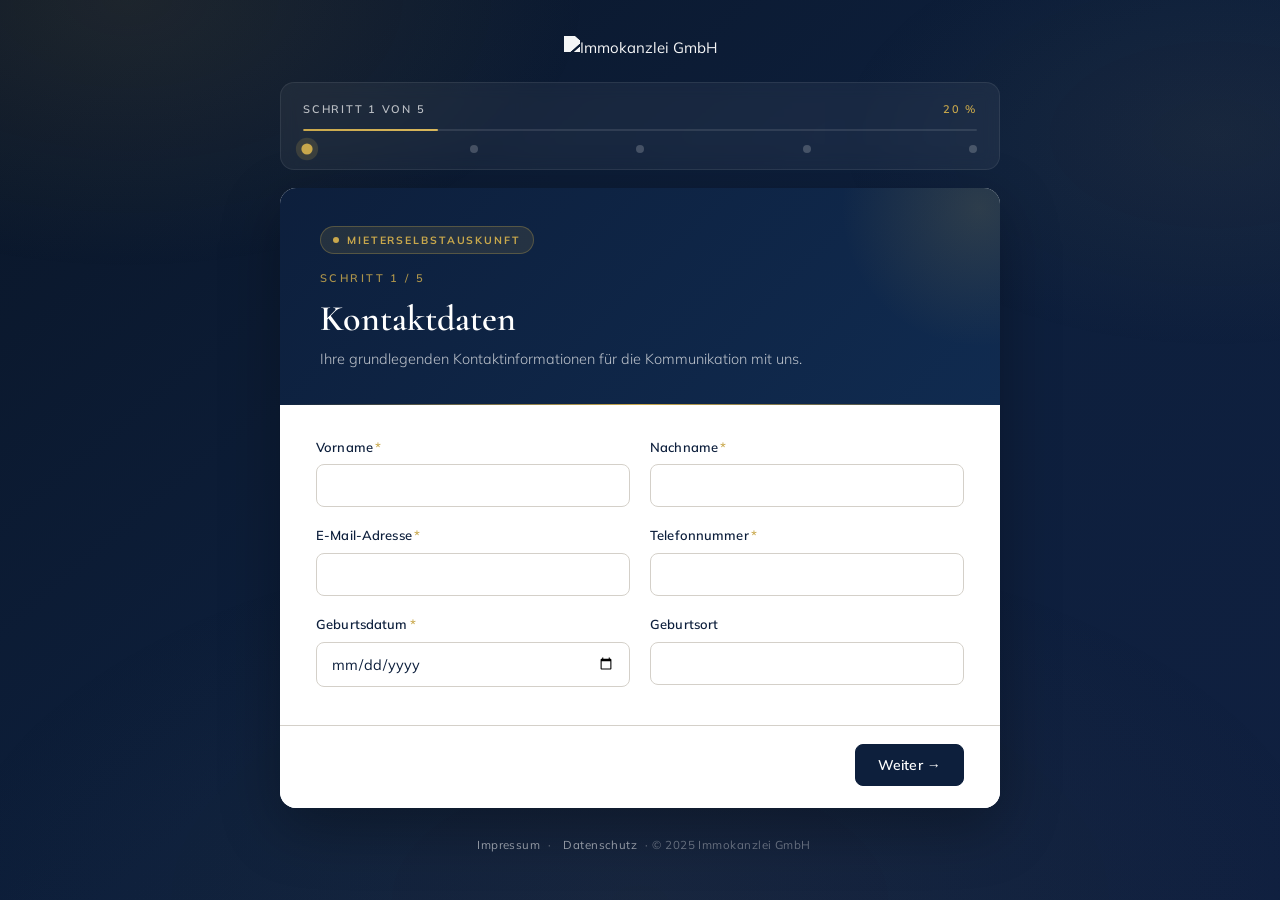
==== formular-1-mieterselbstauskunft.html @ d6c5d209 "Add Immokanzlei tenant screening forms + Apps Script receiver Two branded multi-step HTML forms (Mie" ====
<!DOCTYPE html>
<html lang="de">
<head>
<meta charset="UTF-8" />
<meta name="viewport" content="width=device-width, initial-scale=1.0" />
<title>Mieterselbstauskunft · Immokanzlei GmbH</title>
<meta name="description" content="Mieterselbstauskunft der Immokanzlei GmbH — Tenant screening application form." />
<link rel="preconnect" href="https://fonts.googleapis.com" />
<link rel="preconnect" href="https://fonts.gstatic.com" crossorigin />
<link href="https://fonts.googleapis.com/css2?family=Cormorant+Garamond:ital,wght@0,400;0,600;1,400&family=Mulish:wght@300;400;500;600;700&display=swap" rel="stylesheet" />
<style>
  :root {
    --primary: #0d1f3c;
    --primary-dark: #0a1628;
    --primary-deep: #102040;
    --accent: #c9a84c;
    --accent-dark: #b3923f;
    --accent-light: rgba(201, 168, 76, 0.13);
    --accent-bg: rgba(201, 168, 76, 0.06);
    --white: #ffffff;
    --bg: #f4f2ed;
    --muted: #6b7280;
    --border: #d4d0c9;
    --error: #c0392b;
    --error-light: rgba(192, 57, 43, 0.09);
  }

  * { box-sizing: border-box; margin: 0; padding: 0; }

  html, body { min-height: 100%; }

  body {
    font-family: 'Mulish', -apple-system, BlinkMacSystemFont, sans-serif;
    font-size: 15px;
    line-height: 1.6;
    color: var(--primary);
    background: linear-gradient(140deg, #0a1628 0%, #0d1f3c 50%, #102040 100%);
    min-height: 100vh;
    padding: 36px 16px 36px;
    position: relative;
    overflow-x: hidden;
  }

  body::before {
    content: '';
    position: fixed;
    inset: 0;
    background:
      radial-gradient(ellipse 60% 50% at 10% 0%, rgba(201, 168, 76, 0.10), transparent 60%),
      radial-gradient(ellipse 50% 40% at 95% 15%, rgba(201, 168, 76, 0.06), transparent 60%);
    z-index: -1;
    pointer-events: none;
  }

  body::after {
    content: '';
    position: fixed;
    inset: 0;
    background:
      radial-gradient(ellipse 80% 60% at 50% 100%, rgba(201, 168, 76, 0.05), transparent 70%);
    z-index: -2;
    pointer-events: none;
  }

  .page-shell {
    width: 100%;
    max-width: 720px;
    margin: 0 auto;
  }

  /* ───── Logo ───── */
  .brand-bar {
    text-align: center;
    margin-bottom: 22px;
  }
  .brand-bar img {
    height: 64px;
    width: auto;
    filter: brightness(0) invert(1);
    opacity: 0.96;
  }

  /* ───── Progress panel ───── */
  .progress-panel {
    background: rgba(255, 255, 255, 0.05);
    border: 1px solid rgba(255, 255, 255, 0.08);
    backdrop-filter: blur(8px);
    -webkit-backdrop-filter: blur(8px);
    border-radius: 14px;
    padding: 18px 22px 16px;
    margin-bottom: 18px;
  }

  .progress-meta {
    display: flex;
    justify-content: space-between;
    align-items: center;
    color: rgba(255, 255, 255, 0.7);
    font-size: 11px;
    font-weight: 600;
    text-transform: uppercase;
    letter-spacing: 0.16em;
    margin-bottom: 10px;
  }
  .progress-meta .pct { color: var(--accent); }

  .progress-track {
    width: 100%;
    height: 2px;
    background: rgba(255, 255, 255, 0.10);
    border-radius: 2px;
    overflow: hidden;
    margin-bottom: 14px;
  }
  .progress-fill {
    height: 100%;
    background: linear-gradient(90deg, var(--accent), #d8b75c);
    width: 20%;
    border-radius: 2px;
    transition: width 0.4s cubic-bezier(0.4, 0, 0.2, 1);
  }

  .step-dots {
    display: flex;
    justify-content: space-between;
    align-items: center;
    gap: 6px;
  }
  .step-dot {
    width: 8px;
    height: 8px;
    border-radius: 50%;
    background: rgba(255, 255, 255, 0.20);
    transition: all 0.3s ease;
  }
  .step-dot.done { background: rgba(201, 168, 76, 0.55); }
  .step-dot.active {
    background: var(--accent);
    transform: scale(1.4);
    box-shadow: 0 0 0 4px rgba(201, 168, 76, 0.18);
  }

  /* ───── Card ───── */
  .card {
    background: var(--white);
    border-radius: 16px;
    overflow: hidden;
    box-shadow: 0 20px 60px rgba(0, 0, 0, 0.3);
  }

  .card-header {
    background: linear-gradient(135deg, var(--primary) 0%, #102b50 100%);
    color: var(--white);
    padding: 38px 40px 34px;
    position: relative;
    overflow: hidden;
  }
  .card-header::before {
    content: '';
    position: absolute;
    top: -120px;
    right: -120px;
    width: 280px;
    height: 280px;
    border-radius: 50%;
    background: radial-gradient(circle, rgba(201, 168, 76, 0.16), transparent 70%);
    pointer-events: none;
  }
  .card-header::after {
    content: '';
    position: absolute;
    left: 0;
    right: 0;
    bottom: 0;
    height: 1px;
    background: linear-gradient(90deg, transparent, var(--accent), transparent);
  }

  .logo-badge {
    display: inline-flex;
    align-items: center;
    gap: 8px;
    background: rgba(201, 168, 76, 0.12);
    border: 1px solid rgba(201, 168, 76, 0.30);
    color: var(--accent);
    padding: 5px 12px;
    border-radius: 30px;
    font-size: 10.5px;
    font-weight: 700;
    text-transform: uppercase;
    letter-spacing: 0.18em;
    margin-bottom: 16px;
    position: relative;
    z-index: 1;
  }
  .logo-badge::before {
    content: '';
    width: 6px;
    height: 6px;
    border-radius: 50%;
    background: var(--accent);
  }

  .step-eyebrow {
    font-size: 11px;
    font-weight: 600;
    text-transform: uppercase;
    letter-spacing: 0.22em;
    color: rgba(201, 168, 76, 0.85);
    margin-bottom: 10px;
    position: relative;
    z-index: 1;
  }

  .card-header h1 {
    font-family: 'Cormorant Garamond', Georgia, serif;
    font-size: 36px;
    font-weight: 600;
    line-height: 1.15;
    margin-bottom: 8px;
    position: relative;
    z-index: 1;
  }
  .card-header .subtitle {
    color: rgba(255, 255, 255, 0.72);
    font-size: 14.5px;
    font-weight: 300;
    max-width: 520px;
    position: relative;
    z-index: 1;
  }

  /* ───── Body ───── */
  .card-body {
    padding: 32px 36px 28px;
    background: var(--white);
    position: relative;
    min-height: 320px;
  }

  .step {
    display: none;
    animation: stepIn 0.3s ease both;
  }
  .step.active { display: block; }
  .step.exiting { animation: stepOut 0.3s ease both; }

  @keyframes stepIn {
    from { opacity: 0; transform: translateX(14px); }
    to   { opacity: 1; transform: translateX(0); }
  }
  @keyframes stepOut {
    from { opacity: 1; transform: translateX(0); }
    to   { opacity: 0; transform: translateX(-14px); }
  }

  .grid {
    display: grid;
    grid-template-columns: 1fr 1fr;
    gap: 18px 20px;
  }
  .grid .full { grid-column: 1 / -1; }

  .field { display: flex; flex-direction: column; }

  label.lbl {
    font-size: 13px;
    font-weight: 600;
    color: var(--primary);
    margin-bottom: 7px;
    letter-spacing: 0.01em;
  }
  label.lbl .req { color: var(--accent); margin-left: 2px; }

  .hint {
    font-size: 11.5px;
    color: var(--muted);
    margin-top: 6px;
    line-height: 1.4;
    font-style: italic;
  }

  input[type="text"],
  input[type="email"],
  input[type="tel"],
  input[type="number"],
  input[type="date"],
  select,
  textarea {
    width: 100%;
    border: 1.5px solid var(--border);
    border-radius: 8px;
    padding: 11px 14px;
    font-family: 'Mulish', sans-serif;
    font-size: 14.5px;
    color: var(--primary);
    background: var(--white);
    transition: border-color 0.2s, box-shadow 0.2s;
    outline: none;
  }
  textarea {
    min-height: 90px;
    resize: vertical;
    line-height: 1.5;
  }

  input:focus, select:focus, textarea:focus {
    border-color: var(--accent);
    box-shadow: 0 0 0 3px var(--accent-light);
  }

  input.err, select.err, textarea.err {
    border-color: var(--error);
    box-shadow: 0 0 0 3px var(--error-light);
  }

  select {
    appearance: none;
    -webkit-appearance: none;
    -moz-appearance: none;
    padding-right: 38px;
    background-image: url("data:image/svg+xml;utf8,<svg xmlns='http://www.w3.org/2000/svg' width='12' height='8' viewBox='0 0 12 8' fill='none'><path d='M1 1.5L6 6.5L11 1.5' stroke='%230d1f3c' stroke-width='1.6' stroke-linecap='round' stroke-linejoin='round'/></svg>");
    background-repeat: no-repeat;
    background-position: right 14px center;
    cursor: pointer;
  }

  .euro-wrap { position: relative; }
  .euro-wrap .euro {
    position: absolute;
    left: 13px;
    top: 50%;
    transform: translateY(-50%);
    color: var(--muted);
    font-size: 14.5px;
    font-weight: 500;
    pointer-events: none;
  }
  .euro-wrap input { padding-left: 28px; }

  .err-msg {
    display: none;
    color: var(--error);
    font-size: 12px;
    margin-top: 6px;
    font-weight: 500;
  }
  .err-msg.v { display: block; }

  /* Radio pills */
  .pills {
    display: flex;
    gap: 10px;
    flex-wrap: wrap;
  }
  .pills input[type="radio"] { display: none; }
  .pills label {
    flex: 1;
    min-width: 90px;
    text-align: center;
    border: 1.5px solid var(--border);
    border-radius: 8px;
    padding: 10px 14px;
    font-size: 13.5px;
    font-weight: 600;
    color: var(--primary);
    cursor: pointer;
    transition: all 0.2s;
    background: var(--white);
    user-select: none;
  }
  .pills label:hover {
    border-color: var(--accent);
    background: var(--accent-bg);
  }
  .pills input[type="radio"]:checked + label {
    background: var(--primary);
    color: var(--white);
    border-color: var(--accent);
    box-shadow: 0 0 0 3px var(--accent-light);
  }

  /* Conditional */
  .cond {
    max-height: 0;
    overflow: hidden;
    opacity: 0;
    margin-bottom: 0;
    transition: max-height 0.3s ease, opacity 0.3s ease, margin-bottom 0.3s ease;
  }
  .cond.open {
    max-height: 240px;
    opacity: 1;
    margin-bottom: 18px;
  }

  /* Divider */
  .divider {
    grid-column: 1 / -1;
    border-top: 1px solid var(--border);
    margin: 6px 0;
  }

  /* Checkboxes */
  .check-row {
    display: flex;
    align-items: flex-start;
    gap: 12px;
    margin-bottom: 14px;
    padding: 14px;
    border: 1.5px solid var(--border);
    border-radius: 8px;
    transition: all 0.2s;
    cursor: pointer;
  }
  .check-row:hover { border-color: var(--accent); background: var(--accent-bg); }
  .check-row input[type="checkbox"] {
    width: 18px;
    height: 18px;
    accent-color: var(--accent);
    cursor: pointer;
    margin-top: 2px;
    flex-shrink: 0;
  }
  .check-row label {
    font-size: 13px;
    line-height: 1.5;
    color: var(--primary);
    cursor: pointer;
    flex: 1;
  }
  .check-row.err-state { border-color: var(--error); box-shadow: 0 0 0 3px var(--error-light); }

  /* ───── Footer Nav ───── */
  .nav-bar {
    display: flex;
    justify-content: space-between;
    align-items: center;
    padding: 18px 36px 22px;
    border-top: 1px solid var(--border);
    background: var(--white);
  }

  .btn {
    font-family: 'Mulish', sans-serif;
    font-size: 14px;
    font-weight: 600;
    padding: 11px 22px;
    border-radius: 8px;
    cursor: pointer;
    transition: all 0.2s;
    border: 1.5px solid transparent;
    display: inline-flex;
    align-items: center;
    gap: 8px;
    letter-spacing: 0.01em;
  }

  .btn-back {
    background: transparent;
    color: var(--muted);
    border-color: var(--border);
  }
  .btn-back:hover {
    border-color: var(--primary);
    color: var(--primary);
  }
  .btn-back[hidden] { visibility: hidden; }

  .btn-next {
    background: var(--primary);
    color: var(--white);
    border-color: var(--primary);
  }
  .btn-next:hover {
    background: var(--primary-dark);
    transform: translateY(-1px);
    box-shadow: 0 6px 16px rgba(13, 31, 60, 0.25);
  }

  .btn-submit {
    background: var(--accent);
    color: var(--primary);
    border-color: var(--accent);
  }
  .btn-submit:hover {
    background: var(--accent-dark);
    transform: translateY(-1px);
    box-shadow: 0 6px 18px rgba(201, 168, 76, 0.4);
  }
  .btn[disabled] { opacity: 0.6; cursor: not-allowed; transform: none !important; }

  /* ───── Success ───── */
  .success-state {
    display: none;
    text-align: center;
    padding: 30px 20px 14px;
  }
  .success-state.v { display: block; }

  .check-circle {
    width: 96px;
    height: 96px;
    margin: 0 auto 24px;
    background: var(--primary);
    border-radius: 50%;
    display: flex;
    align-items: center;
    justify-content: center;
    animation: scaleIn 0.5s cubic-bezier(0.34, 1.56, 0.64, 1) both;
    box-shadow: 0 10px 30px rgba(13, 31, 60, 0.2);
  }
  .check-circle svg { width: 44px; height: 44px; }
  @keyframes scaleIn {
    from { transform: scale(0); opacity: 0; }
    to { transform: scale(1); opacity: 1; }
  }

  .success-state h2 {
    font-family: 'Cormorant Garamond', serif;
    font-size: 38px;
    font-weight: 600;
    color: var(--primary);
    margin-bottom: 12px;
  }
  .success-state p {
    color: var(--muted);
    font-size: 15px;
    max-width: 460px;
    margin: 0 auto 24px;
    line-height: 1.6;
  }
  .contact-row {
    display: inline-flex;
    align-items: center;
    gap: 18px;
    flex-wrap: wrap;
    justify-content: center;
    background: var(--bg);
    padding: 14px 22px;
    border-radius: 10px;
    font-size: 13.5px;
    color: var(--primary);
  }
  .contact-row a { color: var(--primary); text-decoration: none; font-weight: 600; }
  .contact-row a:hover { color: var(--accent); }
  .contact-row span { display: inline-flex; align-items: center; gap: 6px; }

  /* ───── Page Footer ───── */
  .page-footer {
    text-align: center;
    margin-top: 28px;
    color: rgba(255, 255, 255, 0.35);
    font-size: 11.5px;
    letter-spacing: 0.04em;
  }
  .page-footer a {
    color: rgba(255, 255, 255, 0.55);
    text-decoration: none;
    margin: 0 8px;
    transition: color 0.2s;
  }
  .page-footer a:hover { color: var(--accent); }

  /* ───── Mobile ───── */
  @media (max-width: 600px) {
    body { padding: 18px 12px 24px; }
    .card-header { padding: 28px 22px 26px; }
    .card-header h1 { font-size: 23px; }
    .card-header .subtitle { font-size: 13.5px; }
    .card-body { padding: 24px 20px 20px; }
    .nav-bar { padding: 16px 20px 18px; }
    .grid { grid-template-columns: 1fr; gap: 14px; }
    .pills { flex-direction: column; }
    .pills label { width: 100%; }
    .progress-panel { padding: 14px 16px; }
    .success-state h2 { font-size: 30px; }
  }
</style>
</head>
<body>

<div class="page-shell">

  <div class="brand-bar">
    <img src="https://immokanzlei24.de/wp-content/uploads/2025/03/Logo-Immokanzlei-GmbH-transparent-e1742371123325-300x183.png" alt="Immokanzlei GmbH" />
  </div>

  <div class="progress-panel" id="progressPanel">
    <div class="progress-meta">
      <span id="stepLabel">Schritt 1 von 5</span>
      <span class="pct" id="pctLabel">20 %</span>
    </div>
    <div class="progress-track">
      <div class="progress-fill" id="progressFill"></div>
    </div>
    <div class="step-dots" id="stepDots">
      <div class="step-dot active"></div>
      <div class="step-dot"></div>
      <div class="step-dot"></div>
      <div class="step-dot"></div>
      <div class="step-dot"></div>
    </div>
  </div>

  <div class="card">

    <div class="card-header">
      <div class="logo-badge">Mieterselbstauskunft</div>
      <div class="step-eyebrow" id="eyebrow">Schritt 1 / 5</div>
      <h1 id="cardTitle">Kontaktdaten</h1>
      <p class="subtitle" id="cardSubtitle">Ihre grundlegenden Kontaktinformationen für die Kommunikation mit uns.</p>
    </div>

    <form id="form1" novalidate>

      <div class="card-body" id="cardBody">

        <!-- ───── Step 1 ───── -->
        <div class="step active" data-step="1">
          <div class="grid">
            <div class="field">
              <label class="lbl" for="vorname">Vorname<span class="req">*</span></label>
              <input type="text" id="vorname" name="vorname" autocomplete="given-name" required />
              <span class="err-msg">Bitte geben Sie Ihren Vornamen an.</span>
            </div>
            <div class="field">
              <label class="lbl" for="nachname">Nachname<span class="req">*</span></label>
              <input type="text" id="nachname" name="nachname" autocomplete="family-name" required />
              <span class="err-msg">Bitte geben Sie Ihren Nachnamen an.</span>
            </div>
            <div class="field">
              <label class="lbl" for="email">E-Mail-Adresse<span class="req">*</span></label>
              <input type="email" id="email" name="email" autocomplete="email" required />
              <span class="err-msg">Bitte geben Sie eine gültige E-Mail-Adresse an.</span>
            </div>
            <div class="field">
              <label class="lbl" for="telefon">Telefonnummer<span class="req">*</span></label>
              <input type="tel" id="telefon" name="telefon" autocomplete="tel" required />
              <span class="err-msg">Bitte geben Sie Ihre Telefonnummer an.</span>
            </div>
            <div class="field">
              <label class="lbl" for="geburtsdatum">Geburtsdatum<span class="req">*</span></label>
              <input type="date" id="geburtsdatum" name="geburtsdatum" required />
              <span class="err-msg">Bitte geben Sie Ihr Geburtsdatum an.</span>
            </div>
            <div class="field">
              <label class="lbl" for="geburtsort">Geburtsort</label>
              <input type="text" id="geburtsort" name="geburtsort" />
            </div>
          </div>
        </div>

        <!-- ───── Step 2 ───── -->
        <div class="step" data-step="2">
          <div class="grid">
            <div class="field">
              <label class="lbl" for="staatsangehoerigkeit">Staatsangehörigkeit<span class="req">*</span></label>
              <input type="text" id="staatsangehoerigkeit" name="staatsangehoerigkeit" required />
              <span class="err-msg">Bitte angeben.</span>
            </div>
            <div class="field">
              <label class="lbl" for="familienstand">Familienstand</label>
              <select id="familienstand" name="familienstand">
                <option value="">Bitte auswählen…</option>
                <option>Ledig</option>
                <option>Verheiratet</option>
                <option>Geschieden</option>
                <option>Verwitwet</option>
                <option>Eingetragene Lebenspartnerschaft</option>
              </select>
            </div>
            <div class="field">
              <label class="lbl" for="anzahlPersonen">Anzahl der einziehenden Personen<span class="req">*</span></label>
              <input type="number" id="anzahlPersonen" name="anzahlPersonen" min="1" value="1" required />
              <span class="hint">Inkl. Antragsteller/in</span>
              <span class="err-msg">Bitte angeben.</span>
            </div>
            <div class="field">
              <label class="lbl">Haustiere?<span class="req">*</span></label>
              <div class="pills" data-radio="haustiere">
                <input type="radio" id="haustiere-nein" name="haustiere" value="Nein" />
                <label for="haustiere-nein">Nein</label>
                <input type="radio" id="haustiere-ja" name="haustiere" value="Ja" />
                <label for="haustiere-ja">Ja</label>
              </div>
              <span class="err-msg">Bitte auswählen.</span>
            </div>

            <div class="full cond" id="cond-haustiere">
              <div class="field">
                <label class="lbl" for="haustiereDetail">Welche Haustiere?</label>
                <input type="text" id="haustiereDetail" name="haustiereDetail" placeholder="z. B. 1 Katze, klein" />
              </div>
            </div>

            <div class="divider"></div>

            <div class="field full">
              <label class="lbl" for="ausweisnummer">Personalausweis-/Reisepassnummer</label>
              <input type="text" id="ausweisnummer" name="ausweisnummer" />
              <span class="hint">Freiwillige Angabe</span>
            </div>
          </div>
        </div>

        <!-- ───── Step 3 ───── -->
        <div class="step" data-step="3">
          <div class="grid">
            <div class="field">
              <label class="lbl" for="beschaeftigung">Beschäftigungsverhältnis<span class="req">*</span></label>
              <select id="beschaeftigung" name="beschaeftigung" required>
                <option value="">Bitte auswählen…</option>
                <option>Angestellt (unbefristet)</option>
                <option>Angestellt (befristet)</option>
                <option>Beamter/Beamtin</option>
                <option>Selbstständig</option>
                <option>Freiberuflich</option>
                <option>Rentner/Rentnerin</option>
                <option>Student/Studentin</option>
                <option>Arbeitssuchend</option>
                <option>Sonstiges</option>
              </select>
              <span class="err-msg">Bitte auswählen.</span>
            </div>
            <div class="field">
              <label class="lbl" for="arbeitgeber">Arbeitgeber / Auftraggeber<span class="req">*</span></label>
              <input type="text" id="arbeitgeber" name="arbeitgeber" required />
              <span class="err-msg">Bitte angeben.</span>
            </div>
            <div class="field">
              <label class="lbl" for="beschaeftigtSeit">Beschäftigt seit</label>
              <input type="date" id="beschaeftigtSeit" name="beschaeftigtSeit" />
            </div>
            <div class="field">
              <label class="lbl" for="nettoEinkommen">Monatl. Nettoeinkommen<span class="req">*</span></label>
              <div class="euro-wrap">
                <span class="euro">€</span>
                <input type="number" id="nettoEinkommen" name="nettoEinkommen" min="0" step="1" required />
              </div>
              <span class="err-msg">Bitte angeben.</span>
            </div>
            <div class="field">
              <label class="lbl">Weitere Einkünfte?</label>
              <div class="pills" data-radio="weitereEinkuenfte">
                <input type="radio" id="we-nein" name="weitereEinkuenfte" value="Nein" />
                <label for="we-nein">Nein</label>
                <input type="radio" id="we-ja" name="weitereEinkuenfte" value="Ja" />
                <label for="we-ja">Ja</label>
              </div>
            </div>
            <div class="field">
              <label class="lbl">In Probezeit?</label>
              <div class="pills" data-radio="probezeit">
                <input type="radio" id="pz-nein" name="probezeit" value="Nein" />
                <label for="pz-nein">Nein</label>
                <input type="radio" id="pz-ja" name="probezeit" value="Ja" />
                <label for="pz-ja">Ja</label>
              </div>
            </div>

            <div class="full cond" id="cond-weitereEinkuenfte">
              <div class="field">
                <label class="lbl" for="weitereEinkuenfteBetrag">Betrag</label>
                <div class="euro-wrap">
                  <span class="euro">€</span>
                  <input type="number" id="weitereEinkuenfteBetrag" name="weitereEinkuenfteBetrag" min="0" />
                </div>
              </div>
            </div>
          </div>
        </div>

        <!-- ───── Step 4 ───── -->
        <div class="step" data-step="4">
          <div class="grid">
            <div class="field full">
              <label class="lbl" for="aktuelleAdresse">Aktuelle Adresse<span class="req">*</span></label>
              <input type="text" id="aktuelleAdresse" name="aktuelleAdresse" placeholder="Hauptstraße 1, 77652 Offenburg" required />
              <span class="err-msg">Bitte angeben.</span>
            </div>
            <div class="field">
              <label class="lbl" for="kaltmiete">Aktuelle Kaltmiete</label>
              <div class="euro-wrap">
                <span class="euro">€</span>
                <input type="number" id="kaltmiete" name="kaltmiete" min="0" />
              </div>
            </div>
            <div class="field">
              <label class="lbl" for="vermieterName">Aktueller Vermieter Name</label>
              <input type="text" id="vermieterName" name="vermieterName" />
            </div>
            <div class="field">
              <label class="lbl" for="vermieterKontakt">Vermieter Telefon/E-Mail</label>
              <input type="text" id="vermieterKontakt" name="vermieterKontakt" />
              <span class="hint">Für Referenzanfrage</span>
            </div>
            <div class="field">
              <label class="lbl" for="wohnenSeit">Wohnen seit</label>
              <input type="date" id="wohnenSeit" name="wohnenSeit" />
            </div>

            <div class="divider"></div>

            <div class="field">
              <label class="lbl">Mietschulden vorhanden?<span class="req">*</span></label>
              <div class="pills" data-radio="mietschulden">
                <input type="radio" id="ms-nein" name="mietschulden" value="Nein" />
                <label for="ms-nein">Nein</label>
                <input type="radio" id="ms-ja" name="mietschulden" value="Ja" />
                <label for="ms-ja">Ja</label>
              </div>
              <span class="err-msg">Bitte auswählen.</span>
            </div>
            <div class="field">
              <label class="lbl">SCHUFA-Auskunft vorhanden?<span class="req">*</span></label>
              <div class="pills" data-radio="schufa">
                <input type="radio" id="sc-ja" name="schufa" value="Ja" />
                <label for="sc-ja">Ja</label>
                <input type="radio" id="sc-nein" name="schufa" value="Nein" />
                <label for="sc-nein">Nein</label>
              </div>
              <span class="err-msg">Bitte auswählen.</span>
            </div>
            <div class="field">
              <label class="lbl">Insolvenzverfahren in letzten 5 Jahren?</label>
              <div class="pills" data-radio="insolvenz">
                <input type="radio" id="iv-nein" name="insolvenz" value="Nein" />
                <label for="iv-nein">Nein</label>
                <input type="radio" id="iv-ja" name="insolvenz" value="Ja" />
                <label for="iv-ja">Ja</label>
              </div>
            </div>
            <div class="field">
              <label class="lbl">Kaution (3 Monatskaltmieten) leistbar?</label>
              <div class="pills" data-radio="kaution">
                <input type="radio" id="kt-ja" name="kaution" value="Ja" />
                <label for="kt-ja">Ja</label>
                <input type="radio" id="kt-nein" name="kaution" value="Nein" />
                <label for="kt-nein">Nein</label>
              </div>
            </div>
          </div>
        </div>

        <!-- ───── Step 5 ───── -->
        <div class="step" data-step="5">
          <div class="grid">
            <div class="field">
              <label class="lbl" for="einzugstermin">Gewünschter Einzugstermin<span class="req">*</span></label>
              <input type="date" id="einzugstermin" name="einzugstermin" required />
              <span class="err-msg">Bitte angeben.</span>
            </div>
            <div class="field">
              <label class="lbl" for="mietdauer">Geplante Mietdauer</label>
              <select id="mietdauer" name="mietdauer">
                <option value="">Bitte auswählen…</option>
                <option>Unbefristet</option>
                <option>1 Jahr</option>
                <option>2 Jahre</option>
                <option>3 Jahre oder länger</option>
              </select>
            </div>
            <div class="field full">
              <label class="lbl" for="umzugsgrund">Grund für den Umzug</label>
              <textarea id="umzugsgrund" name="umzugsgrund" placeholder="z. B. Jobwechsel, mehr Platz benötigt…"></textarea>
            </div>
            <div class="field full">
              <label class="lbl" for="anmerkungen">Sonstige Anmerkungen</label>
              <textarea id="anmerkungen" name="anmerkungen" placeholder="Weitere relevante Informationen…"></textarea>
            </div>

            <div class="divider"></div>

            <div class="full">
              <div class="check-row" data-check="bestaetigung1">
                <input type="checkbox" id="bestaetigung1" name="bestaetigung1" required />
                <label for="bestaetigung1">Ich bestätige, dass alle Angaben wahrheitsgemäß und vollständig sind. Mir ist bekannt, dass falsche Angaben zur Anfechtung des Mietvertrags führen können. <span style="color:var(--accent);">*</span></label>
              </div>
              <div class="check-row" data-check="datenschutz1">
                <input type="checkbox" id="datenschutz1" name="datenschutz1" required />
                <label for="datenschutz1">Ich habe die <a href="https://immokanzlei24.de/datenschutzerklaerung/" target="_blank" rel="noopener" style="color:var(--accent); font-weight:600; text-decoration:none;">Datenschutzerklärung</a> der Immokanzlei GmbH gelesen und stimme der Verarbeitung meiner Daten zu. <span style="color:var(--accent);">*</span></label>
              </div>
            </div>
          </div>
        </div>

        <!-- ───── Success ───── -->
        <div class="success-state" id="successState">
          <div class="check-circle">
            <svg viewBox="0 0 24 24" fill="none" xmlns="http://www.w3.org/2000/svg">
              <path d="M5 12.5L10 17.5L19 7.5" stroke="#c9a84c" stroke-width="2.5" stroke-linecap="round" stroke-linejoin="round"/>
            </svg>
          </div>
          <h2>Vielen Dank!</h2>
          <p>Ihre Mieterselbstauskunft ist bei uns eingegangen. Wir prüfen Ihre Angaben und melden uns in Kürze bei Ihnen.</p>
          <div class="contact-row">
            <span>📞 <a href="tel:+4978085060730">+49 7808 5060730</a></span>
            <span>✉️ <a href="mailto:info@immokanzlei24.de">info@immokanzlei24.de</a></span>
          </div>
        </div>

      </div>

      <div class="nav-bar" id="navBar">
        <button type="button" class="btn btn-back" id="backBtn" hidden>← Zurück</button>
        <button type="button" class="btn btn-next" id="nextBtn">Weiter →</button>
        <button type="submit" class="btn btn-submit" id="submitBtn" style="display:none;">
          <span>Absenden</span>
          <svg width="16" height="16" viewBox="0 0 24 24" fill="none" stroke="currentColor" stroke-width="2.2" stroke-linecap="round" stroke-linejoin="round"><line x1="22" y1="2" x2="11" y2="13"></line><polygon points="22 2 15 22 11 13 2 9 22 2"></polygon></svg>
        </button>
      </div>

    </form>

  </div>

  <div class="page-footer">
    <a href="https://immokanzlei24.de/impressum/" target="_blank" rel="noopener">Impressum</a>·
    <a href="https://immokanzlei24.de/datenschutzerklaerung/" target="_blank" rel="noopener">Datenschutz</a>·
    © 2025 Immokanzlei GmbH
  </div>

</div>

<script>
  // ────────────────────────────────────────────────────────
  // Configuration
  // ────────────────────────────────────────────────────────
  const GAS_URL = 'IHRE_GOOGLE_APPS_SCRIPT_URL_HIER';
  const TOTAL_STEPS = 5;
  const STEP_META = {
    1: { title: 'Kontaktdaten', subtitle: 'Ihre grundlegenden Kontaktinformationen für die Kommunikation mit uns.' },
    2: { title: 'Persönliche Angaben', subtitle: 'Informationen zu Ihrer persönlichen Situation und den zukünftigen Bewohnern.' },
    3: { title: 'Berufliche Situation', subtitle: 'Angaben zu Ihrem Beschäftigungsverhältnis und Ihrem Einkommen.' },
    4: { title: 'Aktuelle Wohnsituation', subtitle: 'Informationen zu Ihrer bestehenden Wohnsituation und Vermieterreferenz.' },
    5: { title: 'Einzug & Bestätigung', subtitle: 'Ihre Wünsche zum Einzug sowie rechtliche Bestätigung Ihrer Angaben.' }
  };

  // Required fields per step
  const REQUIRED = {
    1: ['vorname', 'nachname', 'email', 'telefon', 'geburtsdatum'],
    2: ['staatsangehoerigkeit', 'anzahlPersonen', 'haustiere'],
    3: ['beschaeftigung', 'arbeitgeber', 'nettoEinkommen'],
    4: ['aktuelleAdresse', 'mietschulden', 'schufa'],
    5: ['einzugstermin', 'bestaetigung1', 'datenschutz1']
  };

  const RADIO_FIELDS = ['haustiere', 'weitereEinkuenfte', 'probezeit', 'mietschulden', 'schufa', 'insolvenz', 'kaution'];

  let currentStep = 1;

  const form = document.getElementById('form1');
  const stepLabel = document.getElementById('stepLabel');
  const pctLabel = document.getElementById('pctLabel');
  const progressFill = document.getElementById('progressFill');
  const stepDots = document.getElementById('stepDots');
  const cardTitle = document.getElementById('cardTitle');
  const cardSubtitle = document.getElementById('cardSubtitle');
  const eyebrow = document.getElementById('eyebrow');
  const backBtn = document.getElementById('backBtn');
  const nextBtn = document.getElementById('nextBtn');
  const submitBtn = document.getElementById('submitBtn');
  const navBar = document.getElementById('navBar');
  const successState = document.getElementById('successState');

  // ────────────────────────────────────────────────────────
  // Conditional fields
  // ────────────────────────────────────────────────────────
  function setupConditional(radioName, condId) {
    const inputs = form.querySelectorAll(`input[name="${radioName}"]`);
    const cond = document.getElementById(condId);
    inputs.forEach(inp => {
      inp.addEventListener('change', () => {
        if (inp.checked && inp.value === 'Ja') cond.classList.add('open');
        else if (inp.checked) cond.classList.remove('open');
      });
    });
  }
  setupConditional('haustiere', 'cond-haustiere');
  setupConditional('weitereEinkuenfte', 'cond-weitereEinkuenfte');

  // ────────────────────────────────────────────────────────
  // Clear errors on input
  // ────────────────────────────────────────────────────────
  form.addEventListener('input', e => {
    const t = e.target;
    if (t.matches('input, select, textarea')) {
      t.classList.remove('err');
      const msg = t.parentElement.querySelector('.err-msg');
      if (msg) msg.classList.remove('v');
    }
  });
  form.addEventListener('change', e => {
    const t = e.target;
    if (t.type === 'radio') {
      const wrap = t.closest('.field');
      if (wrap) {
        const msg = wrap.querySelector('.err-msg');
        if (msg) msg.classList.remove('v');
      }
    }
    if (t.type === 'checkbox') {
      const row = t.closest('.check-row');
      if (row) row.classList.remove('err-state');
    }
  });

  // ────────────────────────────────────────────────────────
  // Validation
  // ────────────────────────────────────────────────────────
  const EMAIL_RE = /^[^\s@]+@[^\s@]+\.[^\s@]+$/;

  function validateStep(stepNum) {
    const required = REQUIRED[stepNum] || [];
    let valid = true;
    let firstErr = null;

    required.forEach(name => {
      if (RADIO_FIELDS.includes(name)) {
        const checked = form.querySelector(`input[name="${name}"]:checked`);
        if (!checked) {
          const wrap = form.querySelector(`[data-radio="${name}"]`).closest('.field');
          const msg = wrap.querySelector('.err-msg');
          if (msg) msg.classList.add('v');
          if (!firstErr) firstErr = wrap;
          valid = false;
        }
        return;
      }
      const el = form.querySelector(`[name="${name}"]`);
      if (!el) return;
      if (el.type === 'checkbox') {
        if (!el.checked) {
          el.closest('.check-row').classList.add('err-state');
          if (!firstErr) firstErr = el;
          valid = false;
        }
        return;
      }
      const v = (el.value || '').trim();
      if (!v) {
        el.classList.add('err');
        const msg = el.parentElement.querySelector('.err-msg');
        if (msg) msg.classList.add('v');
        if (!firstErr) firstErr = el;
        valid = false;
        return;
      }
      if (el.type === 'email' && !EMAIL_RE.test(v)) {
        el.classList.add('err');
        const msg = el.parentElement.querySelector('.err-msg');
        if (msg) msg.classList.add('v');
        if (!firstErr) firstErr = el;
        valid = false;
      }
    });

    if (firstErr && firstErr.scrollIntoView) {
      firstErr.scrollIntoView({ behavior: 'smooth', block: 'center' });
    }
    return valid;
  }

  // ────────────────────────────────────────────────────────
  // Step navigation
  // ────────────────────────────────────────────────────────
  function showStep(n) {
    const cur = form.querySelector(`.step[data-step="${currentStep}"]`);
    const nxt = form.querySelector(`.step[data-step="${n}"]`);
    if (cur === nxt) return;

    cur.classList.add('exiting');
    setTimeout(() => {
      cur.classList.remove('active', 'exiting');
      nxt.classList.add('active');
      currentStep = n;
      updateUI();
    }, 280);
  }

  function updateUI() {
    const meta = STEP_META[currentStep];
    cardTitle.textContent = meta.title;
    cardSubtitle.textContent = meta.subtitle;
    eyebrow.textContent = `Schritt ${currentStep} / ${TOTAL_STEPS}`;
    stepLabel.textContent = `Schritt ${currentStep} von ${TOTAL_STEPS}`;
    const pct = Math.round((currentStep / TOTAL_STEPS) * 100);
    pctLabel.textContent = pct + ' %';
    progressFill.style.width = pct + '%';

    [...stepDots.children].forEach((d, i) => {
      d.classList.remove('done', 'active');
      if (i + 1 < currentStep) d.classList.add('done');
      else if (i + 1 === currentStep) d.classList.add('active');
    });

    backBtn.hidden = currentStep === 1;
    if (currentStep === TOTAL_STEPS) {
      nextBtn.style.display = 'none';
      submitBtn.style.display = 'inline-flex';
    } else {
      nextBtn.style.display = 'inline-flex';
      submitBtn.style.display = 'none';
    }
    window.scrollTo({ top: 0, behavior: 'smooth' });
  }

  nextBtn.addEventListener('click', () => {
    if (validateStep(currentStep)) showStep(currentStep + 1);
  });
  backBtn.addEventListener('click', () => {
    if (currentStep > 1) showStep(currentStep - 1);
  });

  // ────────────────────────────────────────────────────────
  // Submission
  // ────────────────────────────────────────────────────────
  function collectAllFields() {
    const fd = new FormData(form);
    const out = {};
    for (const [k, v] of fd.entries()) {
      out[k] = typeof v === 'string' ? v.trim() : v;
    }
    // Checkboxes (FormData omits unchecked)
    out.bestaetigung1 = form.bestaetigung1.checked ? 'Ja' : 'Nein';
    out.datenschutz1 = form.datenschutz1.checked ? 'Ja' : 'Nein';
    return out;
  }

  function showSuccessState() {
    [...form.querySelectorAll('.step')].forEach(s => s.classList.remove('active'));
    successState.classList.add('v');
    navBar.style.display = 'none';
    cardTitle.textContent = 'Eingegangen';
    cardSubtitle.textContent = 'Wir haben Ihre Mieterselbstauskunft erhalten.';
    eyebrow.textContent = 'Bestätigung';
    progressFill.style.width = '100%';
    pctLabel.textContent = '100 %';
    stepLabel.textContent = `Abgeschlossen`;
    [...stepDots.children].forEach(d => { d.classList.remove('active'); d.classList.add('done'); });
    window.scrollTo({ top: 0, behavior: 'smooth' });
  }

  form.addEventListener('submit', async (e) => {
    e.preventDefault();
    if (!validateStep(currentStep)) return;

    submitBtn.disabled = true;
    submitBtn.querySelector('span').textContent = 'Wird gesendet…';

    const data = collectAllFields();
    data.formular = 'Mieterselbstauskunft';
    data.zeitstempel = new Date().toLocaleString('de-DE');

    try {
      await fetch(GAS_URL, {
        method: 'POST',
        headers: { 'Content-Type': 'text/plain' },
        body: JSON.stringify(data),
        mode: 'no-cors'
      });
    } catch (err) {
      // opaque response is expected with no-cors
    }

    showSuccessState();
  });

  updateUI();
</script>

</body>
</html>
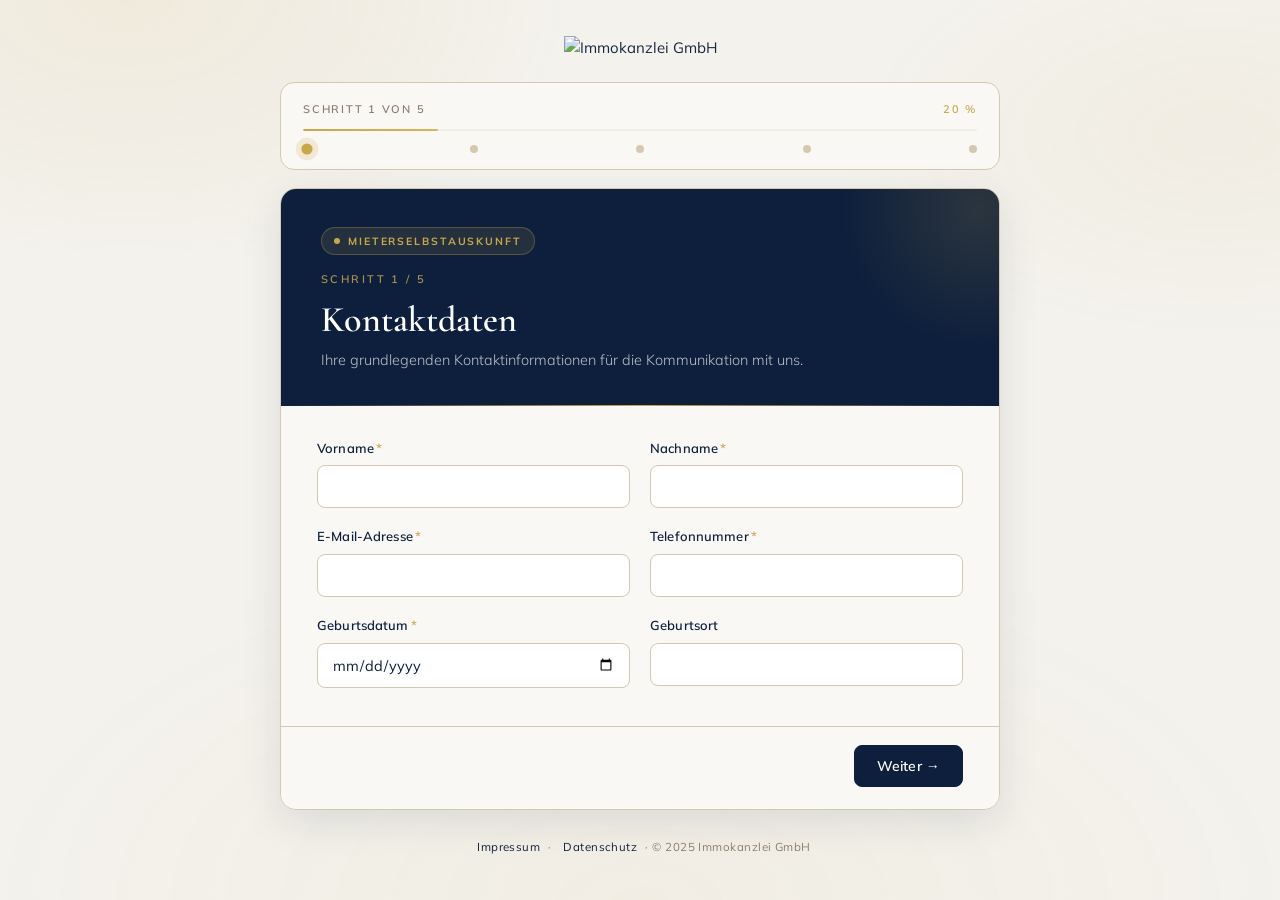
==== commit f0986634: "Switch forms from dark navy backdrop to warm beige palette Replaces the full-page navy gradient and " ====
--- a/formular-1-mieterselbstauskunft.html
+++ b/formular-1-mieterselbstauskunft.html
@@ -11,16 +11,17 @@
 <style>
   :root {
     --primary: #0d1f3c;
-    --primary-dark: #0a1628;
-    --primary-deep: #102040;
+    --primary-dark: #08172e;
     --accent: #c9a84c;
     --accent-dark: #b3923f;
     --accent-light: rgba(201, 168, 76, 0.13);
     --accent-bg: rgba(201, 168, 76, 0.06);
     --white: #ffffff;
     --bg: #f4f2ed;
-    --muted: #6b7280;
-    --border: #d4d0c9;
+    --card-bg: #faf8f4;
+    --info-bg: #f0ede6;
+    --muted: #8a7d6b;
+    --border: #d4c9b0;
     --error: #c0392b;
     --error-light: rgba(192, 57, 43, 0.09);
   }
@@ -34,7 +35,7 @@
     font-size: 15px;
     line-height: 1.6;
     color: var(--primary);
-    background: linear-gradient(140deg, #0a1628 0%, #0d1f3c 50%, #102040 100%);
+    background: var(--bg);
     min-height: 100vh;
     padding: 36px 16px 36px;
     position: relative;
@@ -76,16 +77,13 @@
   .brand-bar img {
     height: 64px;
     width: auto;
-    filter: brightness(0) invert(1);
     opacity: 0.96;
   }
 
   /* ───── Progress panel ───── */
   .progress-panel {
-    background: rgba(255, 255, 255, 0.05);
-    border: 1px solid rgba(255, 255, 255, 0.08);
-    backdrop-filter: blur(8px);
-    -webkit-backdrop-filter: blur(8px);
+    background: var(--card-bg);
+    border: 1px solid var(--border);
     border-radius: 14px;
     padding: 18px 22px 16px;
     margin-bottom: 18px;
@@ -95,7 +93,7 @@
     display: flex;
     justify-content: space-between;
     align-items: center;
-    color: rgba(255, 255, 255, 0.7);
+    color: var(--muted);
     font-size: 11px;
     font-weight: 600;
     text-transform: uppercase;
@@ -107,7 +105,7 @@
   .progress-track {
     width: 100%;
     height: 2px;
-    background: rgba(255, 255, 255, 0.10);
+    background: var(--info-bg);
     border-radius: 2px;
     overflow: hidden;
     margin-bottom: 14px;
@@ -130,7 +128,7 @@
     width: 8px;
     height: 8px;
     border-radius: 50%;
-    background: rgba(255, 255, 255, 0.20);
+    background: var(--border);
     transition: all 0.3s ease;
   }
   .step-dot.done { background: rgba(201, 168, 76, 0.55); }
@@ -142,14 +140,15 @@
 
   /* ───── Card ───── */
   .card {
-    background: var(--white);
+    background: var(--card-bg);
     border-radius: 16px;
     overflow: hidden;
-    box-shadow: 0 20px 60px rgba(0, 0, 0, 0.3);
+    box-shadow: 0 12px 40px rgba(13, 31, 60, 0.10);
+    border: 1px solid var(--border);
   }
 
   .card-header {
-    background: linear-gradient(135deg, var(--primary) 0%, #102b50 100%);
+    background: var(--primary);
     color: var(--white);
     padding: 38px 40px 34px;
     position: relative;
@@ -233,7 +232,7 @@
   /* ───── Body ───── */
   .card-body {
     padding: 32px 36px 28px;
-    background: var(--white);
+    background: var(--card-bg);
     position: relative;
     min-height: 320px;
   }
@@ -438,7 +437,7 @@
     align-items: center;
     padding: 18px 36px 22px;
     border-top: 1px solid var(--border);
-    background: var(--white);
+    background: var(--card-bg);
   }
 
   .btn {
@@ -536,7 +535,7 @@
     gap: 18px;
     flex-wrap: wrap;
     justify-content: center;
-    background: var(--bg);
+    background: var(--info-bg);
     padding: 14px 22px;
     border-radius: 10px;
     font-size: 13.5px;
@@ -550,12 +549,12 @@
   .page-footer {
     text-align: center;
     margin-top: 28px;
-    color: rgba(255, 255, 255, 0.35);
+    color: var(--muted);
     font-size: 11.5px;
     letter-spacing: 0.04em;
   }
   .page-footer a {
-    color: rgba(255, 255, 255, 0.55);
+    color: var(--primary);
     text-decoration: none;
     margin: 0 8px;
     transition: color 0.2s;
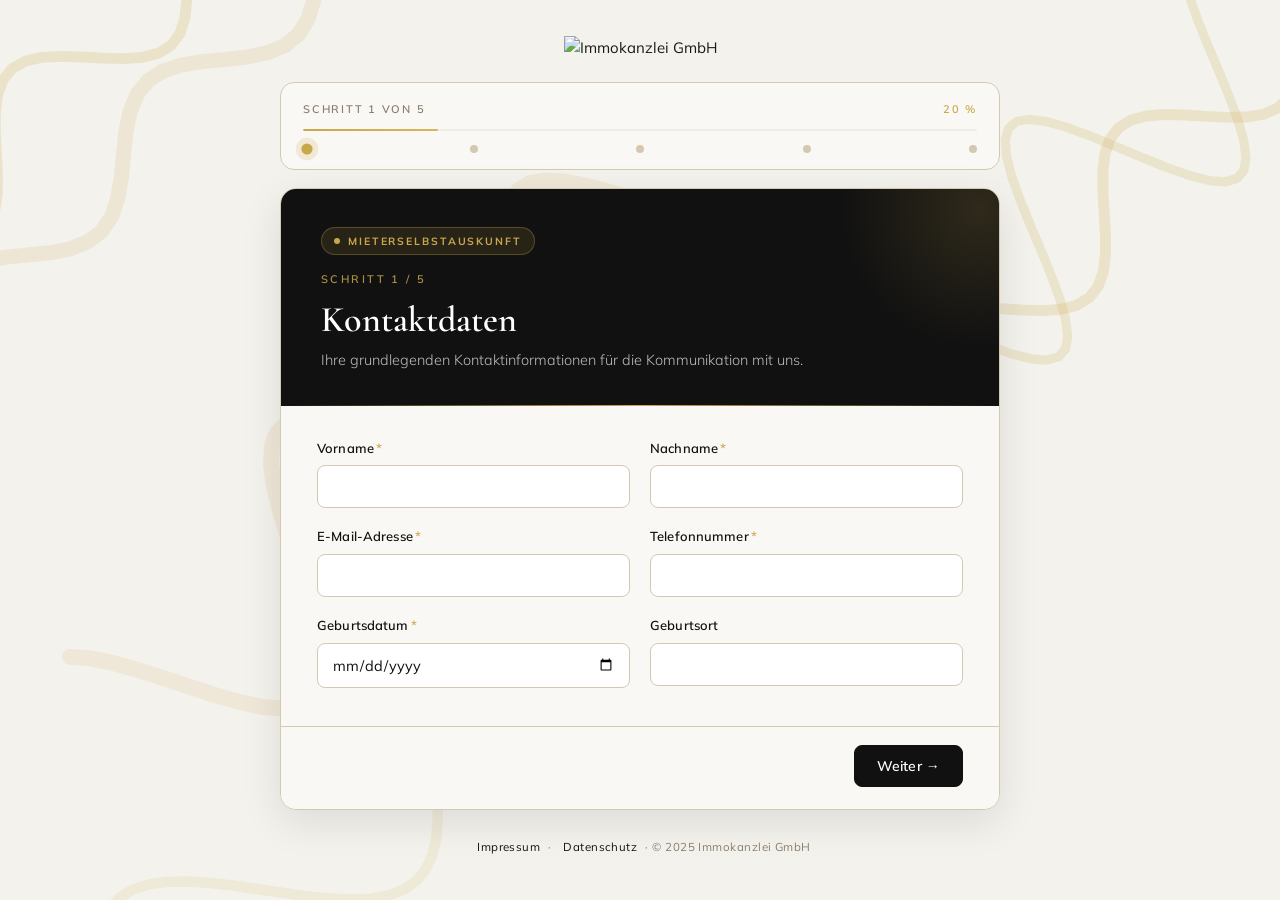
==== commit 54ca2891: "Form 1: navy → #111111 + animated gold-ribbon canvas background Mirrors the Form 2 update: --primary" ====
--- a/formular-1-mieterselbstauskunft.html
+++ b/formular-1-mieterselbstauskunft.html
@@ -10,8 +10,8 @@
 <link href="https://fonts.googleapis.com/css2?family=Cormorant+Garamond:ital,wght@0,400;0,600;1,400&family=Mulish:wght@300;400;500;600;700&display=swap" rel="stylesheet" />
 <style>
   :root {
-    --primary: #0d1f3c;
-    --primary-dark: #08172e;
+    --primary: #111111;
+    --primary-dark: #111111;
     --accent: #c9a84c;
     --accent-dark: #b3923f;
     --accent-light: rgba(201, 168, 76, 0.13);
@@ -29,37 +29,27 @@
   * { box-sizing: border-box; margin: 0; padding: 0; }
 
   html, body { min-height: 100%; }
+  html { background: var(--bg); }
 
   body {
     font-family: 'Mulish', -apple-system, BlinkMacSystemFont, sans-serif;
     font-size: 15px;
     line-height: 1.6;
     color: var(--primary);
-    background: var(--bg);
+    background: transparent;
     min-height: 100vh;
     padding: 36px 16px 36px;
     position: relative;
     overflow-x: hidden;
   }
 
-  body::before {
-    content: '';
+  /* Animated gold-ribbon background — full-page canvas behind everything */
+  #ribbonCanvas {
     position: fixed;
-    inset: 0;
-    background:
-      radial-gradient(ellipse 60% 50% at 10% 0%, rgba(201, 168, 76, 0.10), transparent 60%),
-      radial-gradient(ellipse 50% 40% at 95% 15%, rgba(201, 168, 76, 0.06), transparent 60%);
+    top: 0; left: 0;
+    width: 100%;
+    height: 100%;
     z-index: -1;
-    pointer-events: none;
-  }
-
-  body::after {
-    content: '';
-    position: fixed;
-    inset: 0;
-    background:
-      radial-gradient(ellipse 80% 60% at 50% 100%, rgba(201, 168, 76, 0.05), transparent 70%);
-    z-index: -2;
     pointer-events: none;
   }
 
@@ -143,7 +133,7 @@
     background: var(--card-bg);
     border-radius: 16px;
     overflow: hidden;
-    box-shadow: 0 12px 40px rgba(13, 31, 60, 0.10);
+    box-shadow: 0 12px 40px rgba(17, 17, 17, 0.10);
     border: 1px solid var(--border);
   }
 
@@ -318,7 +308,7 @@
     -webkit-appearance: none;
     -moz-appearance: none;
     padding-right: 38px;
-    background-image: url("data:image/svg+xml;utf8,<svg xmlns='http://www.w3.org/2000/svg' width='12' height='8' viewBox='0 0 12 8' fill='none'><path d='M1 1.5L6 6.5L11 1.5' stroke='%230d1f3c' stroke-width='1.6' stroke-linecap='round' stroke-linejoin='round'/></svg>");
+    background-image: url("data:image/svg+xml;utf8,<svg xmlns='http://www.w3.org/2000/svg' width='12' height='8' viewBox='0 0 12 8' fill='none'><path d='M1 1.5L6 6.5L11 1.5' stroke='%23111111' stroke-width='1.6' stroke-linecap='round' stroke-linejoin='round'/></svg>");
     background-repeat: no-repeat;
     background-position: right 14px center;
     cursor: pointer;
@@ -474,7 +464,7 @@
   .btn-next:hover {
     background: var(--primary-dark);
     transform: translateY(-1px);
-    box-shadow: 0 6px 16px rgba(13, 31, 60, 0.25);
+    box-shadow: 0 6px 16px rgba(17, 17, 17, 0.25);
   }
 
   .btn-submit {
@@ -507,7 +497,7 @@
     align-items: center;
     justify-content: center;
     animation: scaleIn 0.5s cubic-bezier(0.34, 1.56, 0.64, 1) both;
-    box-shadow: 0 10px 30px rgba(13, 31, 60, 0.2);
+    box-shadow: 0 10px 30px rgba(17, 17, 17, 0.2);
   }
   .check-circle svg { width: 44px; height: 44px; }
   @keyframes scaleIn {
@@ -578,6 +568,8 @@
 </style>
 </head>
 <body>
+
+<canvas id="ribbonCanvas" aria-hidden="true"></canvas>
 
 <div class="page-shell">
 
@@ -921,6 +913,125 @@
   </div>
 
 </div>
+
+<script>
+  /* ───────────────────────────────────────────────────────────────
+   *  Animated gold-ribbon background
+   *  Long, semi-transparent silk ribbons flowing diagonally from
+   *  bottom-left to top-right, each with its own speed, amplitude,
+   *  and gentle "breathing" sine modulation.
+   * ─────────────────────────────────────────────────────────────── */
+  (function () {
+    const canvas = document.getElementById('ribbonCanvas');
+    if (!canvas || !canvas.getContext) return;
+    const ctx = canvas.getContext('2d');
+
+    const BG_COLOR = '#f4f2ed';
+    const RIBBON_COLOR = '201, 168, 76'; // #c9a84c
+    const FLOW_ANGLE = -Math.PI / 4;     // bottom-left → top-right
+    const RIBBON_COUNT = 6;
+
+    let dpr = Math.max(1, window.devicePixelRatio || 1);
+
+    function resize() {
+      dpr = Math.max(1, window.devicePixelRatio || 1);
+      canvas.width = Math.floor(window.innerWidth * dpr);
+      canvas.height = Math.floor(window.innerHeight * dpr);
+      ctx.setTransform(dpr, 0, 0, dpr, 0, 0);
+    }
+
+    function rand(min, max) { return min + Math.random() * (max - min); }
+
+    function makeRibbon() {
+      return {
+        length:        rand(620, 1180),
+        strokeWidth:   rand(8, 18),
+        opacity:       rand(0.13, 0.22),
+        speed:         rand(0.30, 0.80),
+        amplitude:     rand(34, 96),
+        wavelength:    rand(220, 460),
+        phase:         rand(0, Math.PI * 2),
+        breathePhase:  rand(0, Math.PI * 2),
+        breatheSpeed:  rand(0.00028, 0.00068),
+        flowPhaseRate: rand(0.00018, 0.00042),
+        trackOffset: 0,
+        s: 0
+      };
+    }
+
+    function spawn(r, initial) {
+      const W = window.innerWidth, H = window.innerHeight;
+      const D = Math.sqrt(W * W + H * H);
+      r.trackOffset = rand(-D * 0.55, D * 0.55);
+      r.s = initial
+        ? rand(-D * 0.7, D * 0.7)
+        : -D * 0.7 - r.length * 0.5;
+    }
+
+    function step(r) {
+      r.s += r.speed;
+      const W = window.innerWidth, H = window.innerHeight;
+      const D = Math.sqrt(W * W + H * H);
+      if (r.s - r.length * 0.5 > D * 0.7 + 80) spawn(r, false);
+    }
+
+    function drawRibbon(r, time) {
+      const dx = Math.cos(FLOW_ANGLE), dy = Math.sin(FLOW_ANGLE);
+      const px = -dy, py = dx;
+      const cx = window.innerWidth / 2;
+      const cy = window.innerHeight / 2;
+
+      const centerX = cx + dx * r.s + px * r.trackOffset;
+      const centerY = cy + dy * r.s + py * r.trackOffset;
+
+      const breathe = 1 + 0.18 * Math.sin(time * r.breatheSpeed + r.breathePhase);
+      const amp = r.amplitude * breathe;
+
+      ctx.strokeStyle = 'rgba(' + RIBBON_COLOR + ', ' + r.opacity + ')';
+      ctx.lineWidth = r.strokeWidth;
+      ctx.lineCap = 'round';
+      ctx.lineJoin = 'round';
+
+      ctx.beginPath();
+      const steps = 64;
+      for (let i = 0; i <= steps; i++) {
+        const t = i / steps;
+        const along = (t - 0.5) * r.length;
+        const wavePhase = (along / r.wavelength) * Math.PI * 2 + r.phase + time * r.flowPhaseRate;
+        const wave = Math.sin(wavePhase) * amp;
+        const x = centerX + dx * along + px * wave;
+        const y = centerY + dy * along + py * wave;
+        if (i === 0) ctx.moveTo(x, y); else ctx.lineTo(x, y);
+      }
+      ctx.stroke();
+    }
+
+    const ribbons = [];
+    function setupRibbons() {
+      ribbons.length = 0;
+      for (let i = 0; i < RIBBON_COUNT; i++) {
+        const r = makeRibbon();
+        spawn(r, true);
+        ribbons.push(r);
+      }
+    }
+
+    function frame(time) {
+      ctx.fillStyle = BG_COLOR;
+      ctx.fillRect(0, 0, window.innerWidth, window.innerHeight);
+      for (let i = 0; i < ribbons.length; i++) {
+        step(ribbons[i]);
+        drawRibbon(ribbons[i], time);
+      }
+      requestAnimationFrame(frame);
+    }
+
+    window.addEventListener('resize', resize);
+    resize();
+    setupRibbons();
+    requestAnimationFrame(frame);
+  })();
+</script>
 
 <script>
   // ────────────────────────────────────────────────────────
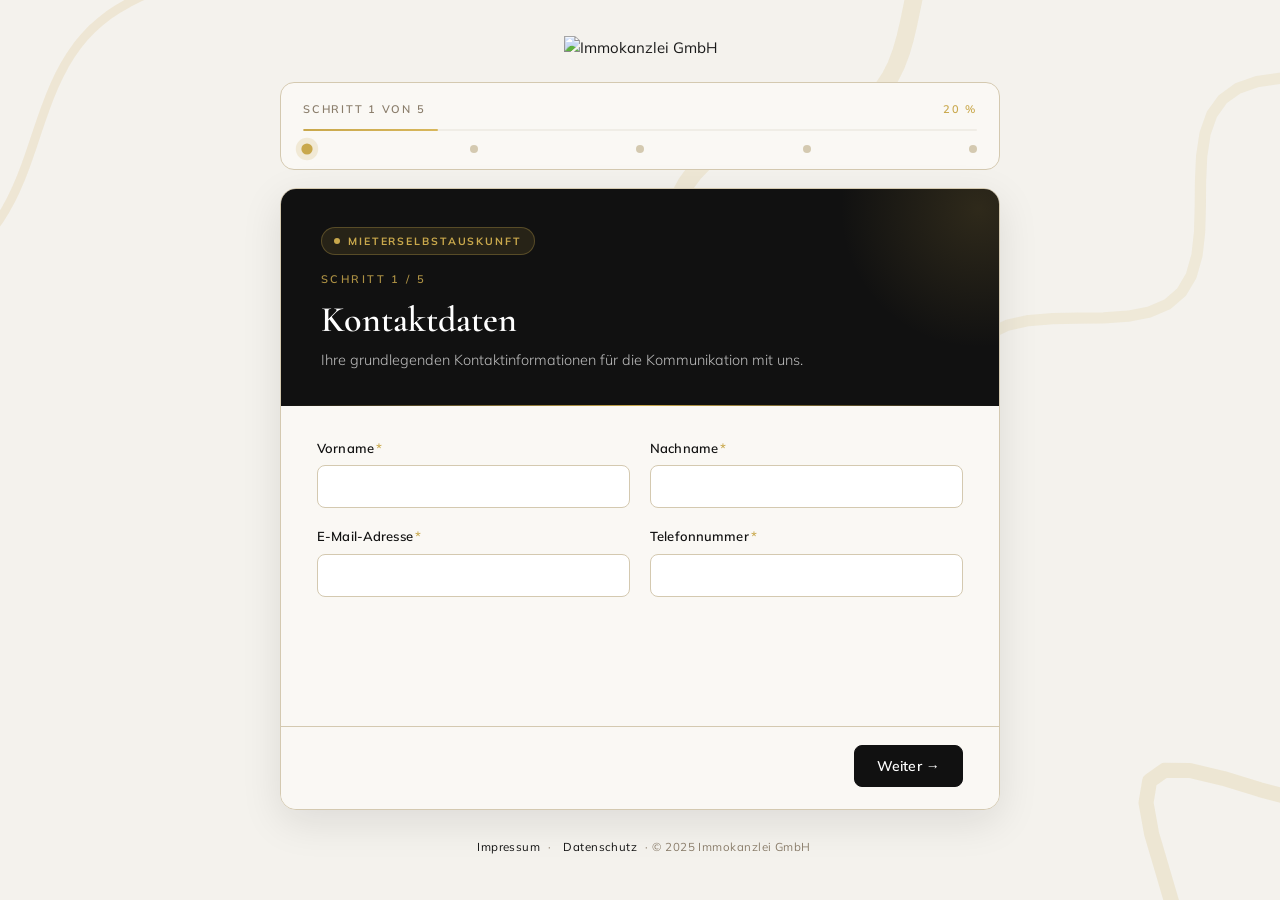
==== commit 8a9359c6: "Form 1: restructure steps 1–5 around Objekt-Check / Finanzielles flow Step 1 trims to vorname/nachna" ====
--- a/formular-1-mieterselbstauskunft.html
+++ b/formular-1-mieterselbstauskunft.html
@@ -369,6 +369,10 @@
     box-shadow: 0 0 0 3px var(--accent-light);
   }
 
+  /* Full-width column variant — for long radio labels */
+  .pills.col { flex-direction: column; align-items: stretch; }
+  .pills.col label { flex: none; width: 100%; min-width: 0; padding: 13px 18px; }
+
   /* Conditional */
   .cond {
     max-height: 0;
@@ -630,40 +634,54 @@
               <input type="tel" id="telefon" name="telefon" autocomplete="tel" required />
               <span class="err-msg">Bitte geben Sie Ihre Telefonnummer an.</span>
             </div>
-            <div class="field">
-              <label class="lbl" for="geburtsdatum">Geburtsdatum<span class="req">*</span></label>
-              <input type="date" id="geburtsdatum" name="geburtsdatum" required />
-              <span class="err-msg">Bitte geben Sie Ihr Geburtsdatum an.</span>
-            </div>
-            <div class="field">
-              <label class="lbl" for="geburtsort">Geburtsort</label>
-              <input type="text" id="geburtsort" name="geburtsort" />
-            </div>
           </div>
         </div>
 
-        <!-- ───── Step 2 ───── -->
+        <!-- ───── Step 2: Objekt-Check ───── -->
         <div class="step" data-step="2">
           <div class="grid">
+            <div class="field full">
+              <label class="lbl">Haben Sie das Exposé und den 360°-Rundgang bereits im Detail geprüft?<span class="req">*</span></label>
+              <div class="pills col" data-radio="exponiert">
+                <input type="radio" id="exp-ja"   name="exponiert" value="Ja, ich habe mir alles genau angesehen." />
+                <label for="exp-ja">Ja, ich habe mir alles genau angesehen.</label>
+                <input type="radio" id="exp-nein" name="exponiert" value="Nein, noch nicht." />
+                <label for="exp-nein">Nein, noch nicht.</label>
+              </div>
+              <span class="err-msg">Bitte wählen Sie eine Option.</span>
+            </div>
+
+            <div class="field full">
+              <label class="lbl">Passen die Eckdaten der Immobilie zu Ihren Vorstellungen?<span class="req">*</span></label>
+              <span class="hint">Bitte prüfen Sie im Exposé die Angaben zu Größe (m²), Zimmeranzahl und zum Zustand der Immobilie, um sicherzustellen, dass das Objekt grundsätzlich für Sie geeignet ist.</span>
+              <div class="pills col" data-radio="eckdaten" style="margin-top:10px;">
+                <input type="radio" id="eck-ja"   name="eckdaten" value="Ja, die Eckdaten (Größe, Zimmeranzahl, Zustand) passen perfekt zu meinem Bedarf." />
+                <label for="eck-ja">Ja, die Eckdaten (Größe, Zimmeranzahl, Zustand) passen perfekt zu meinem Bedarf.</label>
+                <input type="radio" id="eck-nein" name="eckdaten" value="Nein, ich habe noch Rückfragen dazu." />
+                <label for="eck-nein">Nein, ich habe noch Rückfragen dazu.</label>
+              </div>
+              <span class="err-msg">Bitte wählen Sie eine Option.</span>
+            </div>
+
+            <div class="field full">
+              <label class="lbl">Passt die Lage (Infrastruktur, Arbeitsweg, Schulen etc.) zu Ihren Bedürfnissen?<span class="req">*</span></label>
+              <div class="pills col" data-radio="lage">
+                <input type="radio" id="lage-ja"   name="lage" value="Ja, die Lage passt sehr gut." />
+                <label for="lage-ja">Ja, die Lage passt sehr gut.</label>
+                <input type="radio" id="lage-nein" name="lage" value="Nein, ich habe noch Bedenken." />
+                <label for="lage-nein">Nein, ich habe noch Bedenken.</label>
+              </div>
+              <span class="err-msg">Bitte wählen Sie eine Option.</span>
+            </div>
+          </div>
+        </div>
+
+        <!-- ───── Step 3: Persönliche Angaben ───── -->
+        <div class="step" data-step="3">
+          <div class="grid">
             <div class="field">
-              <label class="lbl" for="staatsangehoerigkeit">Staatsangehörigkeit<span class="req">*</span></label>
-              <input type="text" id="staatsangehoerigkeit" name="staatsangehoerigkeit" required />
-              <span class="err-msg">Bitte angeben.</span>
-            </div>
-            <div class="field">
-              <label class="lbl" for="familienstand">Familienstand</label>
-              <select id="familienstand" name="familienstand">
-                <option value="">Bitte auswählen…</option>
-                <option>Ledig</option>
-                <option>Verheiratet</option>
-                <option>Geschieden</option>
-                <option>Verwitwet</option>
-                <option>Eingetragene Lebenspartnerschaft</option>
-              </select>
-            </div>
-            <div class="field">
-              <label class="lbl" for="anzahlPersonen">Anzahl der einziehenden Personen<span class="req">*</span></label>
-              <input type="number" id="anzahlPersonen" name="anzahlPersonen" min="1" value="1" required />
+              <label class="lbl" for="personen">Anzahl der einziehenden Personen<span class="req">*</span></label>
+              <input type="number" id="personen" name="personen" min="1" value="1" required />
               <span class="hint">Inkl. Antragsteller/in</span>
               <span class="err-msg">Bitte angeben.</span>
             </div>
@@ -680,156 +698,30 @@
 
             <div class="full cond" id="cond-haustiere">
               <div class="field">
-                <label class="lbl" for="haustiereDetail">Welche Haustiere?</label>
-                <input type="text" id="haustiereDetail" name="haustiereDetail" placeholder="z. B. 1 Katze, klein" />
+                <label class="lbl" for="haustierArt">Welche Haustiere?</label>
+                <input type="text" id="haustierArt" name="haustierArt" placeholder="z. B. 1 Katze, klein" />
               </div>
-            </div>
-
-            <div class="divider"></div>
-
-            <div class="field full">
-              <label class="lbl" for="ausweisnummer">Personalausweis-/Reisepassnummer</label>
-              <input type="text" id="ausweisnummer" name="ausweisnummer" />
-              <span class="hint">Freiwillige Angabe</span>
             </div>
           </div>
         </div>
 
-        <!-- ───── Step 3 ───── -->
-        <div class="step" data-step="3">
-          <div class="grid">
-            <div class="field">
-              <label class="lbl" for="beschaeftigung">Beschäftigungsverhältnis<span class="req">*</span></label>
-              <select id="beschaeftigung" name="beschaeftigung" required>
-                <option value="">Bitte auswählen…</option>
-                <option>Angestellt (unbefristet)</option>
-                <option>Angestellt (befristet)</option>
-                <option>Beamter/Beamtin</option>
-                <option>Selbstständig</option>
-                <option>Freiberuflich</option>
-                <option>Rentner/Rentnerin</option>
-                <option>Student/Studentin</option>
-                <option>Arbeitssuchend</option>
-                <option>Sonstiges</option>
-              </select>
-              <span class="err-msg">Bitte auswählen.</span>
-            </div>
-            <div class="field">
-              <label class="lbl" for="arbeitgeber">Arbeitgeber / Auftraggeber<span class="req">*</span></label>
-              <input type="text" id="arbeitgeber" name="arbeitgeber" required />
-              <span class="err-msg">Bitte angeben.</span>
-            </div>
-            <div class="field">
-              <label class="lbl" for="beschaeftigtSeit">Beschäftigt seit</label>
-              <input type="date" id="beschaeftigtSeit" name="beschaeftigtSeit" />
-            </div>
-            <div class="field">
-              <label class="lbl" for="nettoEinkommen">Monatl. Nettoeinkommen<span class="req">*</span></label>
-              <div class="euro-wrap">
-                <span class="euro">€</span>
-                <input type="number" id="nettoEinkommen" name="nettoEinkommen" min="0" step="1" required />
-              </div>
-              <span class="err-msg">Bitte angeben.</span>
-            </div>
-            <div class="field">
-              <label class="lbl">Weitere Einkünfte?</label>
-              <div class="pills" data-radio="weitereEinkuenfte">
-                <input type="radio" id="we-nein" name="weitereEinkuenfte" value="Nein" />
-                <label for="we-nein">Nein</label>
-                <input type="radio" id="we-ja" name="weitereEinkuenfte" value="Ja" />
-                <label for="we-ja">Ja</label>
-              </div>
-            </div>
-            <div class="field">
-              <label class="lbl">In Probezeit?</label>
-              <div class="pills" data-radio="probezeit">
-                <input type="radio" id="pz-nein" name="probezeit" value="Nein" />
-                <label for="pz-nein">Nein</label>
-                <input type="radio" id="pz-ja" name="probezeit" value="Ja" />
-                <label for="pz-ja">Ja</label>
-              </div>
-            </div>
-
-            <div class="full cond" id="cond-weitereEinkuenfte">
-              <div class="field">
-                <label class="lbl" for="weitereEinkuenfteBetrag">Betrag</label>
-                <div class="euro-wrap">
-                  <span class="euro">€</span>
-                  <input type="number" id="weitereEinkuenfteBetrag" name="weitereEinkuenfteBetrag" min="0" />
-                </div>
-              </div>
-            </div>
-          </div>
-        </div>
-
-        <!-- ───── Step 4 ───── -->
+        <!-- ───── Step 4: Finanzielles ───── -->
         <div class="step" data-step="4">
           <div class="grid">
             <div class="field full">
-              <label class="lbl" for="aktuelleAdresse">Aktuelle Adresse<span class="req">*</span></label>
-              <input type="text" id="aktuelleAdresse" name="aktuelleAdresse" placeholder="Hauptstraße 1, 77652 Offenburg" required />
+              <label class="lbl" for="nettoEinkommen">Gesamtes Netto-Einkommen aller zukünftigen Mieter (pro Monat)<span class="req">*</span></label>
+              <span class="hint">Bitte geben Sie hier die Summe der monatlichen Netto-Einkünfte aller Personen an, die in die Wohnung einziehen werden.</span>
+              <div class="euro-wrap" style="margin-top:8px;">
+                <span class="euro">€</span>
+                <input type="number" id="nettoEinkommen" name="nettoEinkommen" min="0" step="1" placeholder="2500" required />
+              </div>
+              <span class="hint">Bitte nur als Zahl eingeben (z. B. 2500).</span>
               <span class="err-msg">Bitte angeben.</span>
             </div>
-            <div class="field">
-              <label class="lbl" for="kaltmiete">Aktuelle Kaltmiete</label>
-              <div class="euro-wrap">
-                <span class="euro">€</span>
-                <input type="number" id="kaltmiete" name="kaltmiete" min="0" />
-              </div>
-            </div>
-            <div class="field">
-              <label class="lbl" for="vermieterName">Aktueller Vermieter Name</label>
-              <input type="text" id="vermieterName" name="vermieterName" />
-            </div>
-            <div class="field">
-              <label class="lbl" for="vermieterKontakt">Vermieter Telefon/E-Mail</label>
-              <input type="text" id="vermieterKontakt" name="vermieterKontakt" />
-              <span class="hint">Für Referenzanfrage</span>
-            </div>
-            <div class="field">
-              <label class="lbl" for="wohnenSeit">Wohnen seit</label>
-              <input type="date" id="wohnenSeit" name="wohnenSeit" />
-            </div>
-
-            <div class="divider"></div>
-
-            <div class="field">
-              <label class="lbl">Mietschulden vorhanden?<span class="req">*</span></label>
-              <div class="pills" data-radio="mietschulden">
-                <input type="radio" id="ms-nein" name="mietschulden" value="Nein" />
-                <label for="ms-nein">Nein</label>
-                <input type="radio" id="ms-ja" name="mietschulden" value="Ja" />
-                <label for="ms-ja">Ja</label>
-              </div>
-              <span class="err-msg">Bitte auswählen.</span>
-            </div>
-            <div class="field">
-              <label class="lbl">SCHUFA-Auskunft vorhanden?<span class="req">*</span></label>
-              <div class="pills" data-radio="schufa">
-                <input type="radio" id="sc-ja" name="schufa" value="Ja" />
-                <label for="sc-ja">Ja</label>
-                <input type="radio" id="sc-nein" name="schufa" value="Nein" />
-                <label for="sc-nein">Nein</label>
-              </div>
-              <span class="err-msg">Bitte auswählen.</span>
-            </div>
-            <div class="field">
-              <label class="lbl">Insolvenzverfahren in letzten 5 Jahren?</label>
-              <div class="pills" data-radio="insolvenz">
-                <input type="radio" id="iv-nein" name="insolvenz" value="Nein" />
-                <label for="iv-nein">Nein</label>
-                <input type="radio" id="iv-ja" name="insolvenz" value="Ja" />
-                <label for="iv-ja">Ja</label>
-              </div>
-            </div>
-            <div class="field">
-              <label class="lbl">Kaution (3 Monatskaltmieten) leistbar?</label>
-              <div class="pills" data-radio="kaution">
-                <input type="radio" id="kt-ja" name="kaution" value="Ja" />
-                <label for="kt-ja">Ja</label>
-                <input type="radio" id="kt-nein" name="kaution" value="Nein" />
-                <label for="kt-nein">Nein</label>
-              </div>
+
+            <div class="field full">
+              <label class="lbl" for="fragenObjekt">Haben Sie bereits konkrete Fragen zum Objekt?</label>
+              <textarea id="fragenObjekt" name="fragenObjekt" placeholder="Ihre Fragen zum Objekt…"></textarea>
             </div>
           </div>
         </div>
@@ -851,10 +743,6 @@
                 <option>2 Jahre</option>
                 <option>3 Jahre oder länger</option>
               </select>
-            </div>
-            <div class="field full">
-              <label class="lbl" for="umzugsgrund">Grund für den Umzug</label>
-              <textarea id="umzugsgrund" name="umzugsgrund" placeholder="z. B. Jobwechsel, mehr Platz benötigt…"></textarea>
             </div>
             <div class="field full">
               <label class="lbl" for="anmerkungen">Sonstige Anmerkungen</label>
@@ -1041,22 +929,22 @@
   const TOTAL_STEPS = 5;
   const STEP_META = {
     1: { title: 'Kontaktdaten', subtitle: 'Ihre grundlegenden Kontaktinformationen für die Kommunikation mit uns.' },
-    2: { title: 'Persönliche Angaben', subtitle: 'Informationen zu Ihrer persönlichen Situation und den zukünftigen Bewohnern.' },
-    3: { title: 'Berufliche Situation', subtitle: 'Angaben zu Ihrem Beschäftigungsverhältnis und Ihrem Einkommen.' },
-    4: { title: 'Aktuelle Wohnsituation', subtitle: 'Informationen zu Ihrer bestehenden Wohnsituation und Vermieterreferenz.' },
+    2: { title: 'Objekt-Check', subtitle: 'Bitte bestätigen Sie, dass die Immobilie zu Ihren Vorstellungen passt.' },
+    3: { title: 'Persönliche Angaben', subtitle: 'Informationen zu den zukünftigen Bewohnern.' },
+    4: { title: 'Finanzielles', subtitle: 'Angaben zum Haushaltseinkommen und Ihre Fragen zum Objekt.' },
     5: { title: 'Einzug & Bestätigung', subtitle: 'Ihre Wünsche zum Einzug sowie rechtliche Bestätigung Ihrer Angaben.' }
   };
 
   // Required fields per step
   const REQUIRED = {
-    1: ['vorname', 'nachname', 'email', 'telefon', 'geburtsdatum'],
-    2: ['staatsangehoerigkeit', 'anzahlPersonen', 'haustiere'],
-    3: ['beschaeftigung', 'arbeitgeber', 'nettoEinkommen'],
-    4: ['aktuelleAdresse', 'mietschulden', 'schufa'],
+    1: ['vorname', 'nachname', 'email', 'telefon'],
+    2: ['exponiert', 'eckdaten', 'lage'],
+    3: ['personen', 'haustiere'],
+    4: ['nettoEinkommen'],
     5: ['einzugstermin', 'bestaetigung1', 'datenschutz1']
   };
 
-  const RADIO_FIELDS = ['haustiere', 'weitereEinkuenfte', 'probezeit', 'mietschulden', 'schufa', 'insolvenz', 'kaution'];
+  const RADIO_FIELDS = ['exponiert', 'eckdaten', 'lage', 'haustiere'];
 
   let currentStep = 1;
 
@@ -1088,7 +976,6 @@
     });
   }
   setupConditional('haustiere', 'cond-haustiere');
-  setupConditional('weitereEinkuenfte', 'cond-weitereEinkuenfte');
 
   // ────────────────────────────────────────────────────────
   // Clear errors on input
